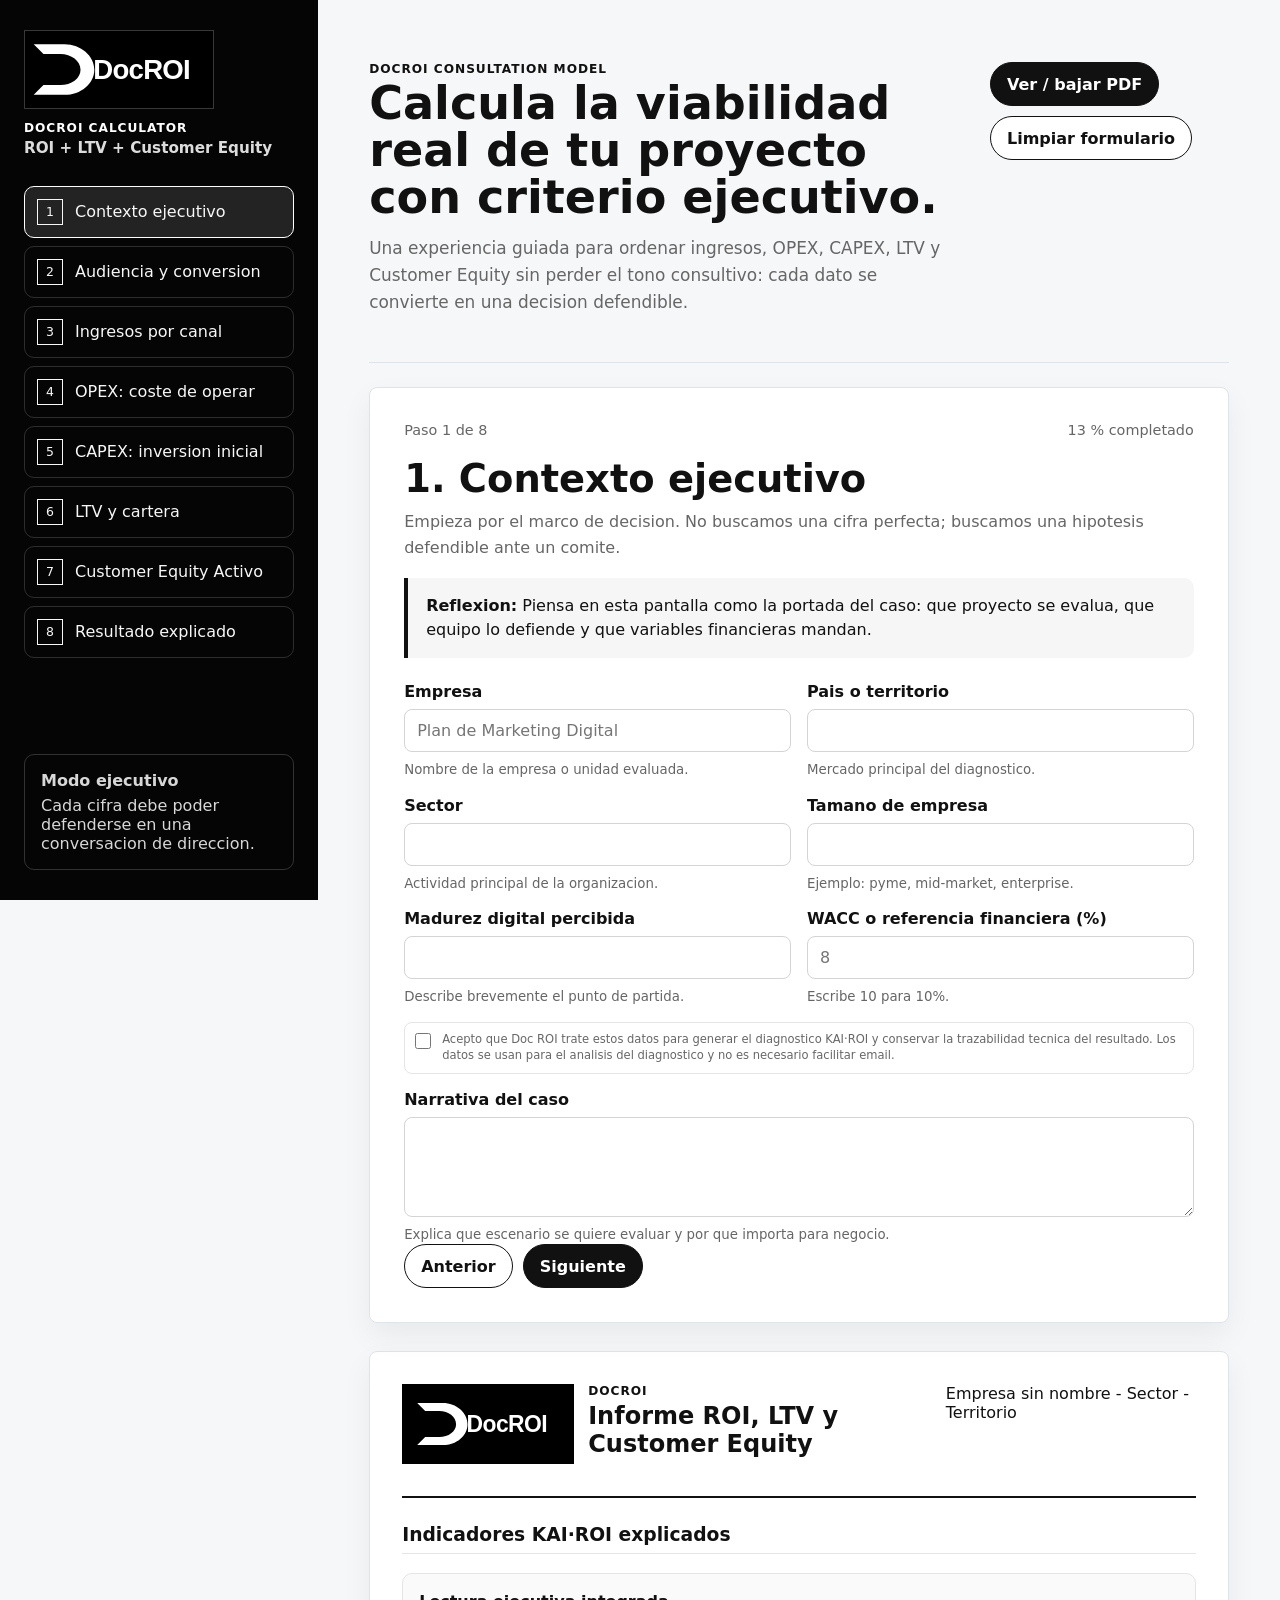
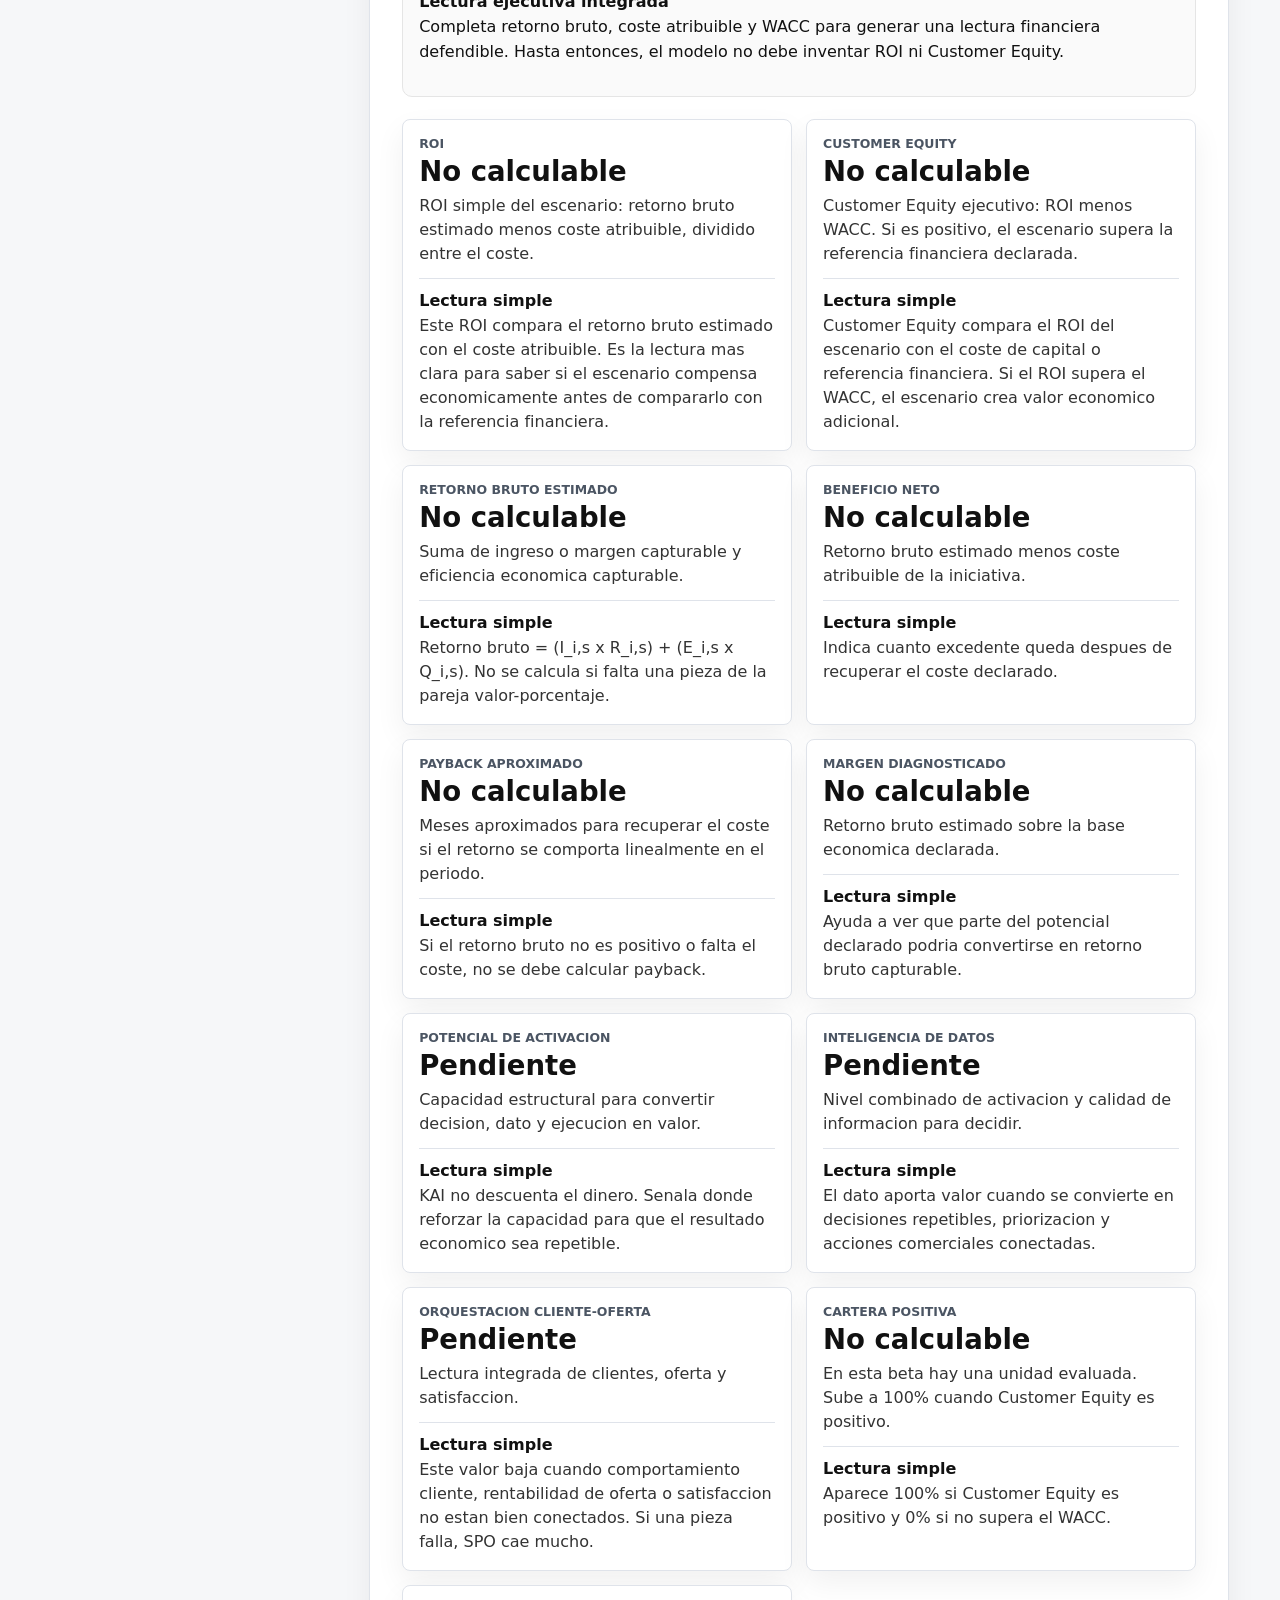
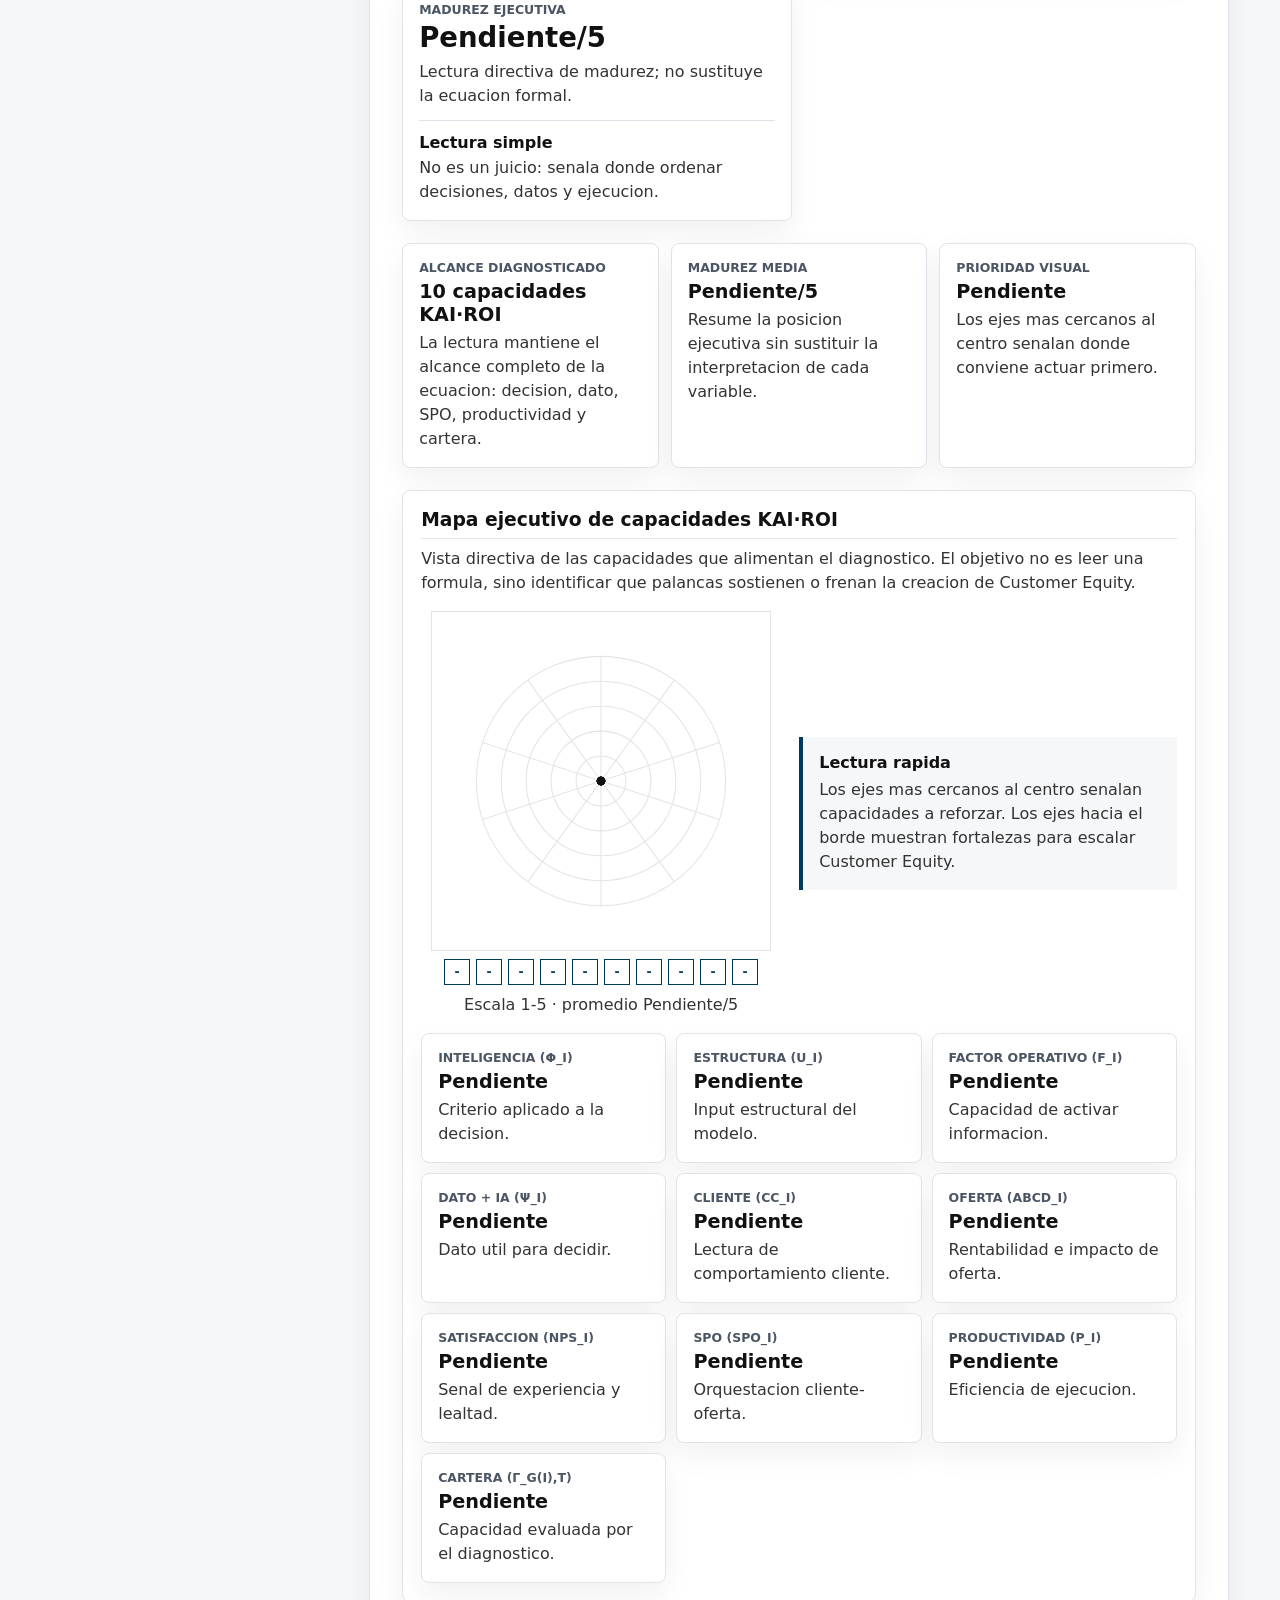
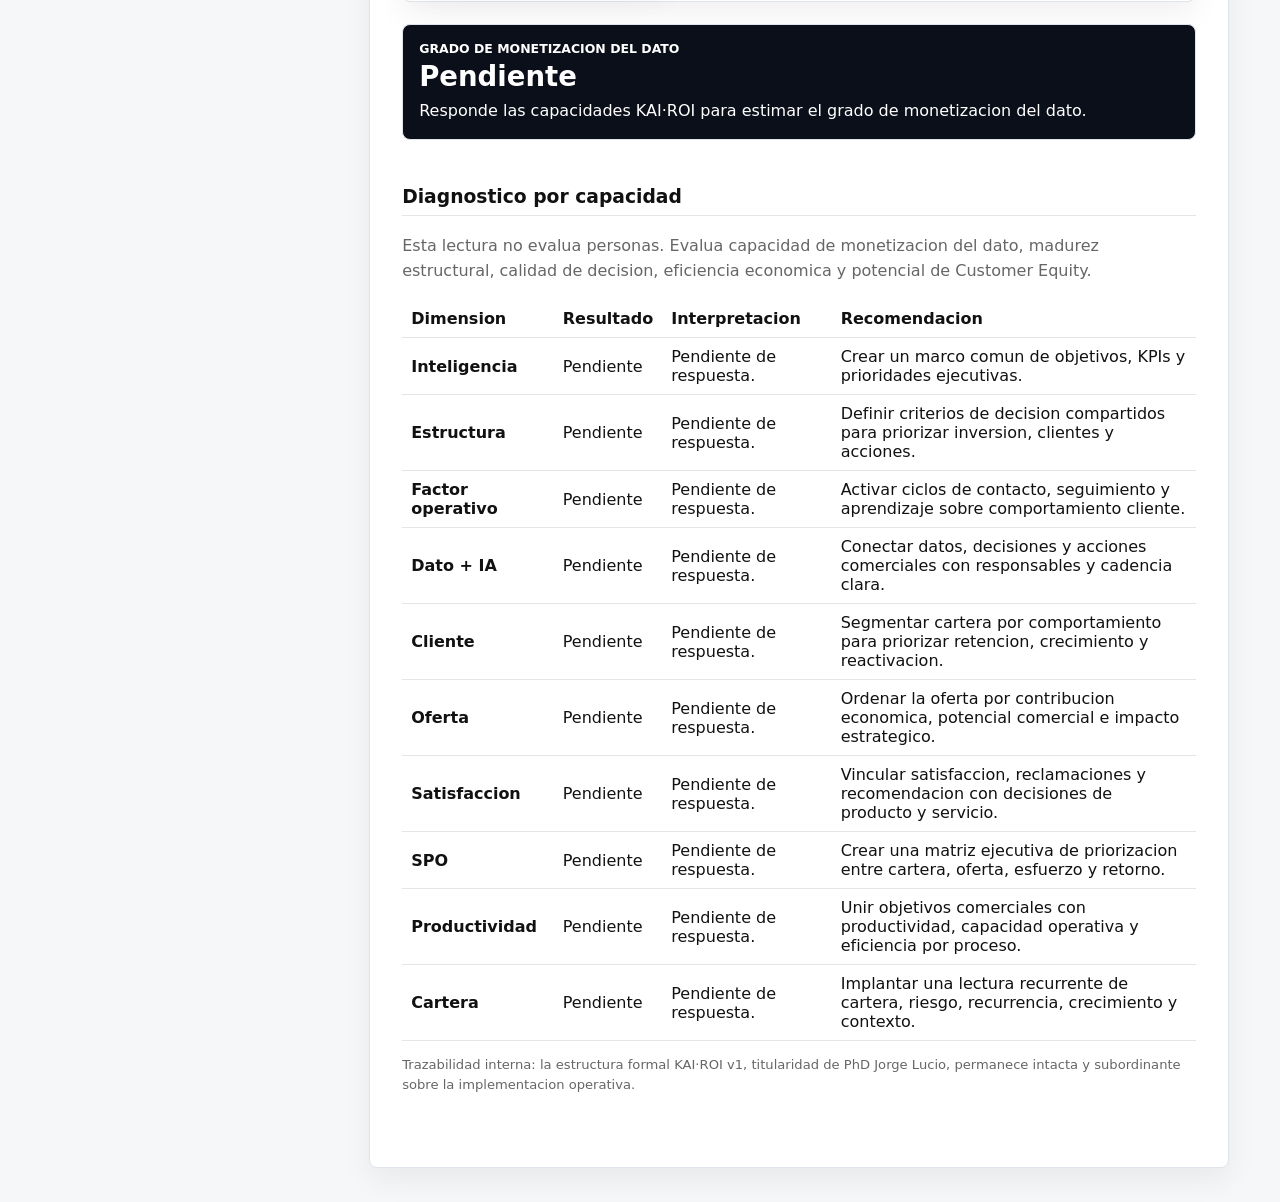
==== index.html @ 30d69619 "Bump root stability assets" ====
<!doctype html>
<html lang="es">
  <head>
    <meta charset="utf-8" />
    <meta name="viewport" content="width=device-width, initial-scale=1" />
    <title>DocROI | Calculadora guiada ROI + LTV + Customer Equity</title>
    <link rel="stylesheet" href="styles.css" />
    <link rel="stylesheet" href="fixes.css" />
    <link rel="stylesheet" href="kai-exec.css?v=20260615-3" />
  </head>
  <body>
    <div class="app-shell">
      <aside class="sidebar" aria-label="Navegacion del cuestionario">
        <div class="brand-lockup"><img class="docroi-logo" src="logo-docroi.svg" alt="DocROI" /><div><p class="eyebrow">DocROI Calculator</p><h1>ROI + LTV + Customer Equity</h1></div></div>
        <nav id="stepNav" class="step-nav"></nav>
        <div class="side-note"><strong>Modo ejecutivo</strong><span>Cada cifra debe poder defenderse en una conversacion de direccion.</span></div>
      </aside>
      <main>
        <header class="hero">
          <div><p class="eyebrow">DocROI Consultation Model</p><h2>Calcula la viabilidad real de tu proyecto con criterio ejecutivo.</h2><p>Una experiencia guiada para ordenar ingresos, OPEX, CAPEX, LTV y Customer Equity sin perder el tono consultivo: cada dato se convierte en una decision defendible.</p></div>
          <div class="hero-actions"><button id="printReport" class="primary-action" type="button">Ver / bajar PDF</button><button id="resetExample" class="ghost-action" type="button">Limpiar formulario</button></div>
        </header>
        <section class="workspace">
          <div class="question-panel"><div class="panel-topline"><span id="stepCounter"></span><span id="completionHint"></span></div><div id="stepContent"></div><div class="step-controls"><button id="prevStep" class="ghost-action" type="button">Anterior</button><button id="nextStep" class="primary-action" type="button">Siguiente</button></div></div>
          <aside class="live-panel" aria-label="Resumen vivo de resultados"><div class="panel-heading"><p class="eyebrow">Resultado vivo</p><h3 id="resultTitle">Viabilidad del proyecto</h3></div><div id="kpiStrip" class="kpi-strip"></div><div id="executiveRead" class="executive-read"></div><div class="mini-chart"><div class="chart-head"><span>Cash flow acumulado</span><strong>12 meses</strong></div><div id="barChart" class="bar-chart" aria-label="Grafico de flujo acumulado"></div></div></aside>
        </section>
        <section id="report" class="report-sheet" aria-label="Informe final"><div class="report-cover"><div class="brand-lockup compact"><img class="docroi-logo report-logo" src="logo-docroi.svg" alt="DocROI" /><div><p class="eyebrow">DocROI</p><h2>Informe ROI, LTV y Customer Equity</h2></div></div><p id="reportMeta"></p></div><div id="reportBody"></div></section>
      </main>
    </div>
    <script src="app.js"></script>
    <script src="fixes.js"></script>
    <script src="totals-fix.js?v=20260516-3"></script>
    <script src="kai-questionnaire.js?v=20260615-3"></script>
  </body>
</html>
---- styles.css ----
:root{--black:#050505;--ink:#111;--muted:#666;--soft:#f6f6f6;--panel:#fff;--line:#e5e5e5;--shadow:0 18px 50px rgba(0,0,0,.07)}*{box-sizing:border-box}body{margin:0;background:#fff;color:var(--ink);font-family:Inter,ui-sans-serif,system-ui,-apple-system,BlinkMacSystemFont,"Segoe UI",sans-serif}button,input,textarea{font:inherit}button{cursor:pointer}.app-shell{display:grid;grid-template-columns:318px minmax(0,1fr);min-height:100vh}.sidebar{position:sticky;top:0;height:100vh;padding:30px 24px;background:var(--black);color:#fff;display:flex;flex-direction:column;gap:28px}.brand-lockup{display:flex;align-items:center;gap:14px}.brand-lockup.compact{color:var(--ink)}.docroi-logo{width:150px;height:auto;display:block;background:#000}.report-logo{width:172px;padding:8px}.eyebrow{margin:0 0 4px;color:#111;font-size:.76rem;font-weight:900;letter-spacing:.08em;text-transform:uppercase}.sidebar .eyebrow{color:#fff}h1,h2,h3,p{margin-top:0}h1{margin-bottom:0;font-size:1.05rem;line-height:1.25}.step-nav{display:grid;gap:8px}.step-nav button{width:100%;border:1px solid rgba(255,255,255,.16);background:transparent;color:#f7f7f7;text-align:left;padding:12px;display:grid;grid-template-columns:28px 1fr;gap:10px;align-items:center;border-radius:10px}.step-nav button.active{border-color:#fff;background:rgba(255,255,255,.12)}.step-number{width:26px;height:26px;display:grid;place-items:center;border:1px solid currentColor;font-size:.78rem}.side-note{margin-top:auto;padding:16px;border:1px solid rgba(255,255,255,.18);display:grid;gap:6px;color:#d7d7d7;border-radius:10px}main{padding:34px clamp(18px,4vw,56px);background:linear-gradient(180deg,#fff 0%,#f8f8f8 55%,#fff 100%)}.hero{display:flex;justify-content:space-between;align-items:flex-start;gap:32px;padding:42px 0 30px;border-bottom:1px solid #111}.hero h2{max-width:940px;margin-bottom:14px;font-size:clamp(2.35rem,5.2vw,5.25rem);line-height:.94;letter-spacing:0}.hero p:not(.eyebrow){max-width:770px;color:var(--muted);font-size:1.06rem;line-height:1.58}.hero-actions,.step-controls{display:flex;gap:10px;flex-wrap:wrap}.primary-action,.ghost-action{min-height:44px;border:1px solid #111;border-radius:999px;padding:10px 16px;font-weight:900}.primary-action{background:#111;color:#fff}.ghost-action{background:#fff;color:#111}.workspace{display:grid;grid-template-columns:minmax(0,1fr)380px;gap:24px;margin-top:24px;align-items:start}.question-panel,.live-panel,.report-sheet{background:var(--panel);border:1px solid var(--line);box-shadow:var(--shadow);border-radius:14px}.question-panel{padding:clamp(18px,3vw,34px)}.panel-topline{display:flex;justify-content:space-between;gap:20px;color:var(--muted);font-size:.9rem;margin-bottom:18px}.step-title{margin-bottom:8px;font-size:clamp(1.8rem,3vw,2.65rem)}.step-intro{color:var(--muted);line-height:1.6;max-width:860px}.reflection{margin:18px 0 24px;padding:16px 18px;border-left:4px solid #111;background:var(--soft);line-height:1.5;border-radius:0 10px 10px 0}.field-grid{display:grid;grid-template-columns:repeat(2,minmax(0,1fr));gap:16px}.field{display:grid;gap:8px}.field.full{grid-column:1/-1}.field label{font-weight:900}.field small{color:var(--muted);line-height:1.45}input,textarea{width:100%;border:1px solid #d4d4d4;border-radius:8px;background:#fff;color:var(--ink);padding:11px 12px}input:focus,textarea:focus{outline:3px solid rgba(0,0,0,.12);border-color:#111}.editable-table{width:100%;border-collapse:collapse;margin-top:14px}.editable-table th,.editable-table td{border-bottom:1px solid var(--line);padding:9px;text-align:left;vertical-align:top}.editable-table th{background:#111;color:#fff;font-size:.86rem}.editable-table input{min-width:88px;padding:8px}.table-actions{margin-top:12px}.live-panel{position:sticky;top:24px;padding:22px}.panel-heading h3{margin-bottom:16px}.kpi-strip{display:grid;gap:10px}.kpi-card{border:1px solid var(--line);padding:14px;background:#fff;border-radius:10px}.kpi-card strong{display:block;margin-top:6px;font-size:1.45rem}.kpi-card span{color:var(--muted);font-size:.84rem}.executive-read{margin:18px 0;padding:14px;background:#111;color:#fff;border-radius:10px;line-height:1.5}.mini-chart{border-top:1px solid var(--line);padding-top:16px}.chart-head{display:flex;justify-content:space-between;margin-bottom:10px;font-size:.88rem}.bar-chart{display:grid;grid-template-columns:repeat(12,1fr);align-items:end;gap:5px;height:155px;border-left:1px solid var(--line);border-bottom:1px solid var(--line);padding:8px 4px 0}.bar{min-height:4px;background:#111}.bar.negative{background:#777}.formula-block,.plain-note{background:#fafafa;border:1px solid var(--line);padding:16px;line-height:1.55;border-radius:10px}.formula-block code{display:block;font-family:"SFMono-Regular",Consolas,monospace}.explainer-grid{display:grid;grid-template-columns:repeat(3,minmax(0,1fr));gap:12px;margin-top:16px}.explainer{border:1px solid var(--line);padding:14px;background:#fff;border-radius:10px}.report-sheet{margin-top:28px;padding:32px}.report-cover{display:flex;justify-content:space-between;align-items:flex-start;gap:20px;border-bottom:2px solid var(--ink);padding-bottom:18px;margin-bottom:24px}.report-section{margin:26px 0}.report-section h3{border-bottom:1px solid var(--line);padding-bottom:8px}.result-table{width:100%;border-collapse:collapse}.result-table th,.result-table td{border-bottom:1px solid var(--line);padding:9px;text-align:left}.status-good,.status-watch,.status-risk{color:#111}@media(max-width:1080px){.app-shell{grid-template-columns:1fr}.sidebar,.live-panel{position:static;height:auto}.workspace{grid-template-columns:1fr}}@media(max-width:760px){main,.sidebar{padding:18px}.hero,.report-cover{display:grid}.field-grid,.explainer-grid{grid-template-columns:1fr}.question-panel{padding:18px}.editable-table{display:block;overflow-x:auto}.docroi-logo{width:132px}.hero h2{font-size:clamp(2.1rem,12vw,3.35rem)}}@media print{body{background:#fff}.sidebar,.hero,.workspace{display:none!important}.app-shell{display:block}main{padding:0}.report-sheet{display:block;margin:0;padding:18mm;border:0;box-shadow:none}.report-section{break-inside:avoid}}
---- fixes.css ----
.consent-field {
  border: 1px solid var(--line);
  border-radius: 8px;
  background: #fff;
  padding: 9px 10px;
}

.consent-field label {
  display: grid;
  grid-template-columns: 18px minmax(0, 1fr);
  gap: 9px;
  align-items: start;
  color: #676767;
  font-size: 0.72rem;
  font-weight: 400;
  line-height: 1.38;
}

.consent-field input[type="checkbox"] {
  width: 16px;
  height: 16px;
  margin: 1px 0 0;
  padding: 0;
  justify-self: start;
  accent-color: #111;
}

.consent-field small {
  display: none;
}

.workspace {
  grid-template-columns: minmax(0, 1fr);
}

.live-panel {
  display: none;
}

.audience-months {
  display: grid;
  grid-template-columns: repeat(4, minmax(0, 1fr));
  gap: 12px;
  margin-top: 16px;
}

.month-field {
  display: grid;
  gap: 7px;
  padding: 12px;
  border: 1px solid var(--line);
  border-radius: 8px;
  background: #fff;
}

.month-field label {
  color: #111;
  font-size: 0.82rem;
  font-weight: 800;
}

.month-field h3 {
  margin: 0;
  padding-bottom: 6px;
  border-bottom: 1px solid var(--line);
  font-size: 1rem;
}

.month-field input {
  min-width: 0;
}

.month-field small {
  color: var(--muted);
  line-height: 1.35;
}

@media (max-width: 900px) {
  .audience-months {
    grid-template-columns: repeat(2, minmax(0, 1fr));
  }
}

@media (max-width: 560px) {
  .audience-months {
    grid-template-columns: 1fr;
  }
}

.brand-lockup {
  align-items: flex-start;
}

.sidebar .docroi-logo {
  width: 190px;
  max-width: 100%;
  border: 1px solid rgba(255, 255, 255, 0.22);
}

.sidebar .brand-lockup {
  display: grid;
  gap: 12px;
}

.sidebar .brand-lockup h1 {
  font-size: 0.95rem;
  font-weight: 700;
  color: #dcdcdc;
}

.kai-intro {
  display: flex;
  justify-content: space-between;
  gap: 18px;
  align-items: flex-start;
  margin-bottom: 16px;
  padding: 18px;
  border: 1px solid var(--line);
  border-radius: 8px;
  background: #fff;
}

.kai-intro h3 {
  margin-bottom: 8px;
  font-size: 1.25rem;
}

.kai-intro p:not(.eyebrow) {
  margin-bottom: 0;
  color: var(--muted);
  line-height: 1.5;
}

.kai-intro a {
  flex: 0 0 auto;
  border: 1px solid #111;
  border-radius: 999px;
  padding: 10px 14px;
  color: #111;
  text-decoration: none;
  font-size: 0.9rem;
  font-weight: 800;
}

.compact-formula {
  margin-bottom: 16px;
  font-size: 0.86rem;
}

.kai-fields {
  display: grid;
  grid-template-columns: repeat(2, minmax(0, 1fr));
  gap: 14px;
}

.kai-field {
  display: grid;
  gap: 10px;
  padding: 16px;
  border: 1px solid var(--line);
  border-radius: 8px;
  background: #fff;
}

.kai-field h3 {
  margin: 4px 0 6px;
  font-size: 1.02rem;
}

.kai-field p {
  margin: 0;
  color: #333;
  line-height: 1.48;
}

.kai-field small {
  color: var(--muted);
  line-height: 1.45;
}

.kai-code {
  display: inline-flex;
  width: fit-content;
  border: 1px solid #111;
  padding: 3px 7px;
  color: #111;
  font-family: "SFMono-Regular", Consolas, monospace;
  font-size: 0.78rem;
  font-weight: 800;
}

.kai-summary {
  margin-top: 16px;
}

.kai-report {
  margin-top: 24px;
}

.kai-report p {
  color: var(--muted);
  line-height: 1.55;
}

@media (max-width: 780px) {
  .kai-intro {
    display: grid;
  }

  .kai-intro a {
    width: fit-content;
  }

  .kai-fields {
    grid-template-columns: 1fr;
  }
}
---- kai-exec.css ----
:root {
  --docroi-black: #0b0f19;
  --docroi-blue: #003b5c;
  --docroi-accent: #1d8cff;
  --docroi-bg: #f6f7f9;
  --docroi-line: #dfe3ea;
  --docroi-muted: #6b7280;
}

body {
  background: var(--docroi-bg);
}

main {
  background: var(--docroi-bg) !important;
}

.hero {
  padding-top: 28px;
  border-bottom-color: var(--docroi-line);
}

.hero h2 {
  font-size: clamp(2rem, 3.6vw, 3.75rem) !important;
  line-height: 1.02 !important;
}

.question-panel,
.live-panel,
.report-sheet,
.exec-question,
.kai-metric-card,
.kai-mini-grid article,
.kai-axis-card,
.kai-radar-section,
.kai-economics {
  border-radius: 8px !important;
  border-color: var(--docroi-line) !important;
  box-shadow: 0 12px 30px rgba(11, 15, 25, 0.06) !important;
}

.executive-kai-intro .eyebrow {
  color: var(--docroi-blue);
}

.executive-note {
  margin-bottom: 16px;
}

.exec-question-list {
  display: grid;
  gap: 14px;
}

.exec-question {
  display: grid;
  gap: 12px;
  padding: 18px;
  background: #fff;
}

.exec-question-head {
  display: grid;
  grid-template-columns: 36px minmax(0, 1fr);
  gap: 12px;
  align-items: start;
}

.exec-question-head > span {
  display: grid;
  place-items: center;
  width: 32px;
  height: 32px;
  border: 1px solid var(--docroi-blue);
  color: var(--docroi-blue);
  font-size: 0.78rem;
  font-weight: 800;
}

.exec-question h3 {
  margin: 0 0 5px;
  font-size: 1.08rem;
}

.exec-question p {
  margin: 0;
  color: #202020;
  line-height: 1.45;
}

.rating-row {
  display: grid;
  grid-template-columns: repeat(5, minmax(0, 1fr));
  gap: 8px;
}

.rating-row button {
  min-height: 64px;
  border: 1px solid #d8d8d8;
  border-radius: 8px;
  background: #fff;
  color: #111;
  display: grid;
  place-items: center;
  gap: 2px;
  padding: 8px 6px;
}

.rating-row button strong {
  font-size: 1.05rem;
}

.rating-row button span {
  color: var(--docroi-muted);
  font-size: 0.72rem;
  text-align: center;
}

.rating-row button.selected {
  background: var(--docroi-blue);
  color: #fff;
  border-color: var(--docroi-blue);
}

.rating-row button.selected span {
  color: #fff;
}

.kai-economics {
  display: grid;
  gap: 16px;
  margin-top: 18px;
  padding: 20px;
  background: #fff;
}

.kai-economics h3 {
  margin-bottom: 6px;
}

.kai-economics p {
  margin: 0;
  color: #333;
  line-height: 1.5;
}

.kai-result-suite {
  display: grid;
  gap: 22px;
}

.kai-metric-grid {
  display: grid;
  grid-template-columns: repeat(2, minmax(0, 1fr));
  gap: 14px;
}

.kai-metric-card,
.kai-mini-grid article,
.kai-axis-card,
.kai-data-grade {
  border: 1px solid var(--docroi-line);
  border-radius: 8px;
  background: #fff;
  padding: 16px;
}

.kai-metric-card > span,
.kai-mini-grid span,
.kai-axis-card span,
.kai-data-grade span {
  display: block;
  color: #4b5563;
  font-size: 0.78rem;
  font-weight: 800;
  text-transform: uppercase;
}

.kai-metric-card > strong,
.kai-data-grade strong {
  display: block;
  margin: 6px 0 8px;
  font-size: clamp(1.55rem, 2.15vw, 2.25rem);
  line-height: 1.05;
  letter-spacing: 0;
}

.kai-metric-card p,
.kai-mini-grid p,
.kai-axis-card p,
.kai-data-grade p,
.kai-radar-section p {
  margin: 0;
  color: #333;
  line-height: 1.5;
}

.kai-metric-card div {
  margin-top: 12px;
  padding-top: 12px;
  border-top: 1px solid var(--docroi-line);
}

.kai-metric-card b {
  display: block;
  margin-bottom: 4px;
}

.kai-mini-grid {
  display: grid;
  grid-template-columns: repeat(3, minmax(0, 1fr));
  gap: 12px;
}

.kai-mini-grid strong,
.kai-axis-card strong {
  display: block;
  margin: 5px 0;
  font-size: 1.2rem;
}

.kai-radar-section {
  border: 1px solid var(--docroi-line);
  background: #fff;
  padding: 18px;
}

.kai-radar-section h3 {
  margin-bottom: 8px;
}

.kai-radar-layout {
  display: grid;
  grid-template-columns: minmax(260px, 360px) minmax(0, 1fr);
  gap: 18px;
  align-items: center;
  margin-top: 16px;
}

.kai-radar-figure {
  display: grid;
  justify-items: center;
  gap: 8px;
}

.kai-radar-figure svg {
  width: min(100%, 340px);
  height: auto;
  border: 1px solid var(--docroi-line);
  background: #fff;
}

.kai-radar-numbers {
  display: flex;
  flex-wrap: wrap;
  justify-content: center;
  gap: 6px;
}

.kai-radar-numbers span {
  min-width: 26px;
  height: 26px;
  display: grid;
  place-items: center;
  border: 1px solid var(--docroi-blue);
  background: #fff;
  color: var(--docroi-blue);
  font-weight: 900;
  font-size: 0.78rem;
}

.kai-radar-read {
  padding: 16px;
  border-left: 4px solid var(--docroi-blue);
  background: #f6f7f9;
}

.kai-radar-read strong {
  display: block;
  margin-bottom: 6px;
}

.kai-axis-grid {
  display: grid;
  grid-template-columns: repeat(3, minmax(0, 1fr));
  gap: 10px;
  margin-top: 16px;
}

.kai-data-grade {
  background: var(--docroi-black);
  color: #fff;
}

.kai-data-grade span,
.kai-data-grade p {
  color: #fff;
}

.trace-note {
  margin-top: 14px;
  font-size: 0.82rem;
}

@media (max-width: 900px) {
  .kai-axis-grid {
    grid-template-columns: repeat(2, minmax(0, 1fr));
  }
}

@media (max-width: 780px) {
  .rating-row,
  .kai-metric-grid,
  .kai-mini-grid,
  .kai-radar-layout,
  .kai-axis-grid {
    grid-template-columns: 1fr;
  }
}
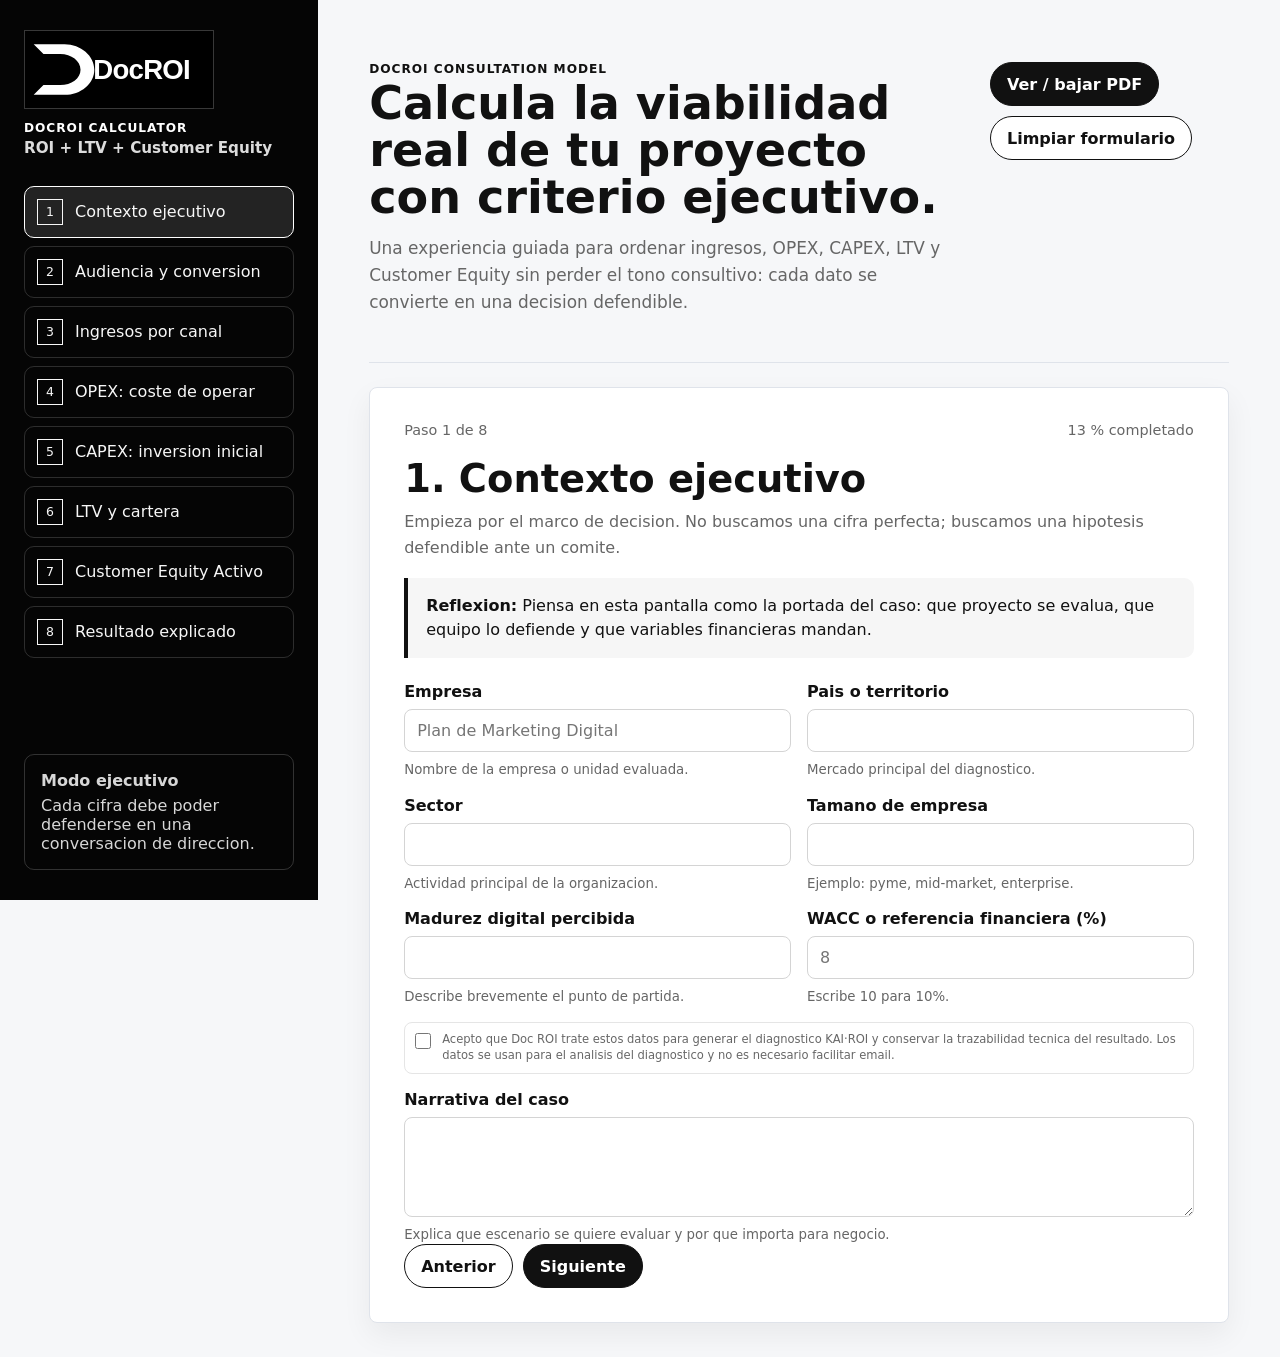
==== commit 100f4bd9: "Connect formative guide panel on root" ====
--- a/index.html
+++ b/index.html
@@ -7,6 +7,7 @@
     <link rel="stylesheet" href="styles.css" />
     <link rel="stylesheet" href="fixes.css" />
     <link rel="stylesheet" href="kai-exec.css?v=20260615-3" />
+    <link rel="stylesheet" href="training-panel.css?v=20260615-4" />
   </head>
   <body>
     <div class="app-shell">
@@ -31,5 +32,6 @@
     <script src="fixes.js"></script>
     <script src="totals-fix.js?v=20260516-3"></script>
     <script src="kai-questionnaire.js?v=20260615-3"></script>
+    <script src="training-panel.js?v=20260615-4"></script>
   </body>
 </html>
--- a/training-panel.css
+++ b/training-panel.css
@@ -0,0 +1,52 @@
+.learning-card {
+  border: 1px solid var(--docroi-line, #dfe3ea);
+  border-radius: 8px;
+  background: #fff;
+  padding: 14px;
+}
+
+.learning-card span {
+  display: block;
+  margin-bottom: 6px;
+  color: var(--docroi-blue, #003b5c);
+  font-size: 0.78rem;
+  font-weight: 850;
+  text-transform: uppercase;
+}
+
+.learning-card p {
+  margin: 0;
+  color: #1f2937;
+  line-height: 1.45;
+}
+
+.learning-read {
+  background: var(--docroi-black, #0b0f19) !important;
+  color: #fff !important;
+}
+
+.learning-read p,
+.learning-read small {
+  color: #fff;
+}
+
+.learning-read small {
+  display: block;
+  margin-top: 10px;
+  opacity: 0.82;
+  line-height: 1.45;
+}
+
+.live-panel .panel-heading .eyebrow::after {
+  content: " formativo";
+}
+
+#report[style*="display: none"] {
+  margin: 0;
+}
+
+@media print {
+  #report {
+    display: block !important;
+  }
+}
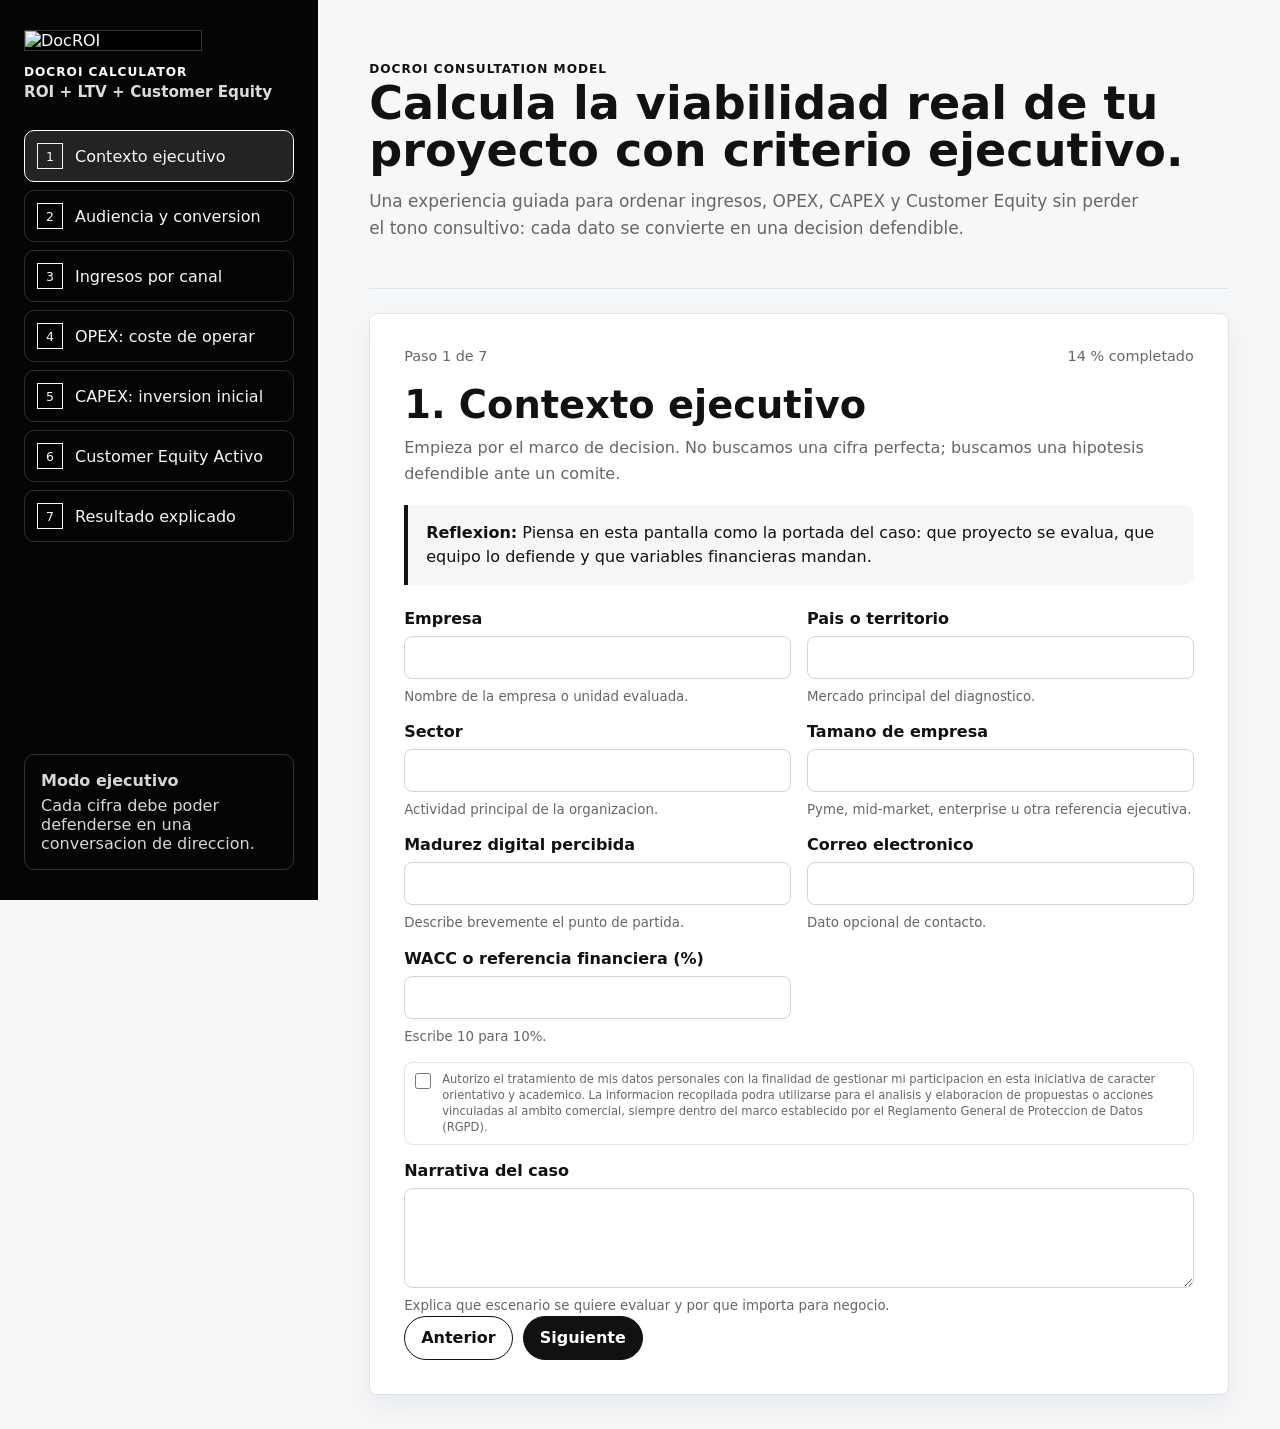
==== commit efe2ab2f: "Load final DocROI polish assets on root page" ====
--- a/index.html
+++ b/index.html
@@ -8,24 +8,26 @@
     <link rel="stylesheet" href="fixes.css" />
     <link rel="stylesheet" href="kai-exec.css?v=20260615-3" />
     <link rel="stylesheet" href="training-panel.css?v=20260615-4" />
+    <link rel="stylesheet" href="ux-final-fix.css?v=20260615-5" />
+    <link rel="stylesheet" href="financial-engine.css?v=20260615-6" />
+    <link rel="stylesheet" href="docroi-final-polish.css?v=20260615-7" />
   </head>
   <body>
     <div class="app-shell">
       <aside class="sidebar" aria-label="Navegacion del cuestionario">
-        <div class="brand-lockup"><img class="docroi-logo" src="logo-docroi.svg" alt="DocROI" /><div><p class="eyebrow">DocROI Calculator</p><h1>ROI + LTV + Customer Equity</h1></div></div>
+        <div class="brand-lockup"><img class="docroi-logo" src="https://docroi.marketing/wp-content/uploads/2026/05/Logo_Negro_DoC_ROI.jpg" alt="DocROI" /><div><p class="eyebrow">DocROI Calculator</p><h1>ROI + LTV + Customer Equity</h1></div></div>
         <nav id="stepNav" class="step-nav"></nav>
         <div class="side-note"><strong>Modo ejecutivo</strong><span>Cada cifra debe poder defenderse en una conversacion de direccion.</span></div>
       </aside>
       <main>
         <header class="hero">
-          <div><p class="eyebrow">DocROI Consultation Model</p><h2>Calcula la viabilidad real de tu proyecto con criterio ejecutivo.</h2><p>Una experiencia guiada para ordenar ingresos, OPEX, CAPEX, LTV y Customer Equity sin perder el tono consultivo: cada dato se convierte en una decision defendible.</p></div>
-          <div class="hero-actions"><button id="printReport" class="primary-action" type="button">Ver / bajar PDF</button><button id="resetExample" class="ghost-action" type="button">Limpiar formulario</button></div>
+          <div><p class="eyebrow">DocROI Consultation Model</p><h2>Calcula la viabilidad real de tu proyecto con criterio ejecutivo.</h2><p>Una experiencia guiada para ordenar ingresos, OPEX, CAPEX y Customer Equity sin perder el tono consultivo: cada dato se convierte en una decision defendible.</p></div>
         </header>
         <section class="workspace">
           <div class="question-panel"><div class="panel-topline"><span id="stepCounter"></span><span id="completionHint"></span></div><div id="stepContent"></div><div class="step-controls"><button id="prevStep" class="ghost-action" type="button">Anterior</button><button id="nextStep" class="primary-action" type="button">Siguiente</button></div></div>
           <aside class="live-panel" aria-label="Resumen vivo de resultados"><div class="panel-heading"><p class="eyebrow">Resultado vivo</p><h3 id="resultTitle">Viabilidad del proyecto</h3></div><div id="kpiStrip" class="kpi-strip"></div><div id="executiveRead" class="executive-read"></div><div class="mini-chart"><div class="chart-head"><span>Cash flow acumulado</span><strong>12 meses</strong></div><div id="barChart" class="bar-chart" aria-label="Grafico de flujo acumulado"></div></div></aside>
         </section>
-        <section id="report" class="report-sheet" aria-label="Informe final"><div class="report-cover"><div class="brand-lockup compact"><img class="docroi-logo report-logo" src="logo-docroi.svg" alt="DocROI" /><div><p class="eyebrow">DocROI</p><h2>Informe ROI, LTV y Customer Equity</h2></div></div><p id="reportMeta"></p></div><div id="reportBody"></div></section>
+        <section id="report" class="report-sheet" aria-label="Informe final"><div class="report-cover"><div class="brand-lockup compact"><img class="docroi-logo report-logo" src="https://docroi.marketing/wp-content/uploads/2026/05/Logo_Negro_DoC_ROI.jpg" alt="DocROI" /><div><p class="eyebrow">DocROI</p><h2>Informe ROI, LTV y Customer Equity</h2></div></div><p id="reportMeta"></p></div><div id="reportBody"></div></section>
       </main>
     </div>
     <script src="app.js"></script>
@@ -33,5 +35,8 @@
     <script src="totals-fix.js?v=20260516-3"></script>
     <script src="kai-questionnaire.js?v=20260615-3"></script>
     <script src="training-panel.js?v=20260615-4"></script>
+    <script src="ux-final-fix.js?v=20260615-5"></script>
+    <script src="financial-engine.js?v=20260615-6"></script>
+    <script src="docroi-final-polish.js?v=20260615-7"></script>
   </body>
 </html>
--- a/ux-final-fix.css
+++ b/ux-final-fix.css
@@ -0,0 +1,47 @@
+.exec-question-clean .exec-question-head {
+  grid-template-columns: 1fr !important;
+}
+
+.exec-question-clean .exec-question-head > div {
+  min-width: 0;
+}
+
+.explainer {
+  display: grid;
+  gap: 6px;
+  align-content: start;
+  min-width: 0;
+}
+
+.explainer span {
+  display: block;
+  color: var(--docroi-muted, #6b7280);
+  font-size: 0.82rem;
+  font-weight: 800;
+  line-height: 1.25;
+}
+
+.explainer strong {
+  display: block;
+  font-size: clamp(1.35rem, 2.4vw, 1.9rem);
+  line-height: 1.08;
+  word-break: break-word;
+}
+
+.kai-economics .field-grid {
+  align-items: start;
+}
+
+.kai-economics .field label {
+  line-height: 1.25;
+}
+
+.kai-economics .field small {
+  min-height: 2.7em;
+}
+
+@media (max-width: 760px) {
+  .explainer strong {
+    font-size: 1.55rem;
+  }
+}
--- a/financial-engine.css
+++ b/financial-engine.css
@@ -0,0 +1,109 @@
+.financial-suite {
+  display: grid;
+  gap: 18px;
+}
+
+.financial-grid {
+  display: grid;
+  grid-template-columns: repeat(2, minmax(0, 1fr));
+  gap: 14px;
+}
+
+.financial-card {
+  display: grid;
+  gap: 8px;
+  padding: 16px;
+  border: 1px solid var(--docroi-line, #dfe3ea);
+  border-radius: 8px;
+  background: #fff;
+}
+
+.financial-card span {
+  color: var(--docroi-blue, #003b5c);
+  font-size: 0.78rem;
+  font-weight: 850;
+  text-transform: uppercase;
+}
+
+.financial-card strong {
+  font-size: clamp(1.45rem, 2.4vw, 2.2rem);
+  line-height: 1.05;
+  word-break: break-word;
+}
+
+.financial-card p {
+  margin: 0;
+  color: #374151;
+  line-height: 1.45;
+}
+
+.financial-chart {
+  display: grid;
+  gap: 14px;
+  padding: 18px;
+  border: 1px solid var(--docroi-line, #dfe3ea);
+  border-radius: 8px;
+  background: #fff;
+}
+
+.financial-chart h3 {
+  margin-bottom: 4px;
+}
+
+.financial-chart p {
+  margin: 0;
+  color: #4b5563;
+}
+
+.financial-bars {
+  display: grid;
+  grid-template-columns: repeat(12, 1fr);
+  gap: 7px;
+  align-items: end;
+  min-height: 170px;
+  padding: 12px 8px 0;
+  border-left: 1px solid var(--docroi-line, #dfe3ea);
+  border-bottom: 1px solid var(--docroi-line, #dfe3ea);
+}
+
+.financial-bars span {
+  display: block;
+  min-height: 8px;
+  border-radius: 4px 4px 0 0;
+  background: var(--docroi-blue, #003b5c);
+}
+
+.financial-bars span.negative {
+  background: #8a8f98;
+}
+
+.financial-suite ul {
+  margin: 10px 0 0;
+  padding-left: 18px;
+  color: #1f2937;
+  line-height: 1.55;
+}
+
+@media (max-width: 780px) {
+  .financial-grid {
+    grid-template-columns: 1fr;
+  }
+
+  .financial-bars {
+    gap: 4px;
+  }
+}
+
+@media print {
+  .financial-grid {
+    grid-template-columns: repeat(2, minmax(0, 1fr));
+  }
+
+  .financial-card,
+  .financial-chart,
+  .plain-note,
+  .kai-radar-section,
+  .kai-report {
+    break-inside: avoid;
+  }
+}
--- a/docroi-final-polish.css
+++ b/docroi-final-polish.css
@@ -0,0 +1,272 @@
+.hero-actions {
+  display: none !important;
+}
+
+.sidebar {
+  overflow-y: auto;
+  scrollbar-width: none;
+  -ms-overflow-style: none;
+}
+
+.sidebar::-webkit-scrollbar {
+  width: 0;
+  height: 0;
+}
+
+.sidebar .docroi-logo {
+  width: 178px;
+  max-width: 100%;
+  padding: 0;
+  background: #000;
+}
+
+.sidebar .brand-lockup {
+  display: grid;
+  gap: 14px;
+}
+
+input::placeholder,
+textarea::placeholder {
+  color: transparent !important;
+}
+
+input,
+textarea,
+select {
+  box-shadow: none !important;
+  background-image: none !important;
+}
+
+select {
+  width: 100%;
+  border: 1px solid #d4d4d4;
+  border-radius: 8px;
+  background: #fff;
+  color: var(--ink);
+  padding: 11px 12px;
+}
+
+.calc-table-wrap {
+  width: 100%;
+  overflow-x: auto;
+  margin-top: 16px;
+}
+
+.calc-table {
+  width: 100%;
+  min-width: 980px;
+  border-collapse: collapse;
+}
+
+.calc-table th,
+.calc-table td {
+  border-bottom: 1px solid var(--line);
+  padding: 10px;
+  vertical-align: top;
+  text-align: left;
+}
+
+.calc-table th {
+  background: #111;
+  color: #fff;
+  font-size: .82rem;
+  text-transform: uppercase;
+}
+
+.calc-table input,
+.calc-table select {
+  min-width: 120px;
+  padding: 9px 10px;
+}
+
+.calc-table input[type="checkbox"] {
+  width: 18px;
+  min-width: 18px;
+  height: 18px;
+  accent-color: #111;
+}
+
+.calc-total {
+  white-space: nowrap;
+  font-weight: 900;
+  color: #111;
+}
+
+.docroi-print-action {
+  display: inline-flex;
+  align-items: center;
+  justify-content: center;
+  min-height: 44px;
+  border: 1px solid #111;
+  border-radius: 999px;
+  padding: 10px 18px;
+  background: #111;
+  color: #fff;
+  font-weight: 900;
+  cursor: pointer;
+}
+
+.report-print-top,
+.report-print-bottom {
+  display: flex;
+  justify-content: flex-end;
+  margin: 18px 0;
+}
+
+.report-cover.docroi-black-cover,
+.docroi-report-footer {
+  background: #000;
+  color: #fff;
+  border: 0;
+  padding: 28px;
+  margin: 0 0 24px;
+  border-radius: 0;
+}
+
+.report-cover.docroi-black-cover .brand-lockup,
+.report-cover.docroi-black-cover .brand-lockup.compact {
+  color: #fff;
+}
+
+.report-cover.docroi-black-cover .eyebrow,
+.report-cover.docroi-black-cover h2,
+.report-cover.docroi-black-cover p,
+.docroi-report-footer p,
+.docroi-report-footer a {
+  color: #fff !important;
+}
+
+.report-cover.docroi-black-cover .report-logo,
+.docroi-report-footer img {
+  width: 190px;
+  max-width: 100%;
+  background: #000;
+  padding: 0;
+}
+
+.docroi-report-footer {
+  margin-top: 34px;
+  text-align: center;
+}
+
+.docroi-diip {
+  background: #003b5c;
+  color: #fff;
+  padding: 44px 24px;
+  margin-top: 32px;
+}
+
+.docroi-diip-inner {
+  max-width: 980px;
+  margin: 0 auto;
+}
+
+.docroi-diip-head {
+  text-align: center;
+  max-width: 760px;
+  margin: 0 auto 28px;
+}
+
+.docroi-diip-head span {
+  display: block;
+  color: #d8ecf8;
+  font-size: 12px;
+  font-weight: 900;
+  letter-spacing: .06em;
+  margin-bottom: 10px;
+  text-transform: uppercase;
+}
+
+.docroi-diip-head h2 {
+  color: #fff;
+  font-size: clamp(2rem, 4vw, 2.7rem);
+  line-height: 1.12;
+  margin-bottom: 14px;
+}
+
+.docroi-diip-head p {
+  color: #eaf6fb;
+  line-height: 1.7;
+}
+
+.docroi-diip-list {
+  display: grid;
+  gap: 10px;
+}
+
+.docroi-diip-item {
+  background: #fff;
+  color: #0b0f19;
+  border-radius: 16px;
+  padding: 16px 20px;
+  display: grid;
+  grid-template-columns: 58px 1fr;
+  gap: 16px;
+  align-items: center;
+}
+
+.docroi-diip-letter {
+  width: 48px;
+  height: 48px;
+  display: grid;
+  place-items: center;
+  border-radius: 12px;
+  background: #0b0f19;
+  color: #fff;
+  font-size: 1.7rem;
+  font-weight: 900;
+}
+
+.docroi-diip-item strong {
+  display: block;
+  margin-bottom: 4px;
+  font-size: 1.1rem;
+}
+
+.docroi-diip-item p {
+  margin: 0;
+  color: #5b6472;
+  line-height: 1.5;
+}
+
+@media (max-width: 760px) {
+  .calc-table {
+    min-width: 820px;
+  }
+
+  .report-print-top,
+  .report-print-bottom {
+    justify-content: stretch;
+  }
+
+  .docroi-print-action {
+    width: 100%;
+  }
+}
+
+@media print {
+  .docroi-print-action,
+  .report-print-top,
+  .report-print-bottom,
+  .step-controls,
+  .hero-actions {
+    display: none !important;
+  }
+
+  .report-cover.docroi-black-cover,
+  .docroi-report-footer,
+  .docroi-diip {
+    -webkit-print-color-adjust: exact;
+    print-color-adjust: exact;
+  }
+
+  .report-sheet {
+    padding: 0 !important;
+  }
+
+  .report-section,
+  .docroi-diip,
+  .docroi-report-footer {
+    break-inside: avoid;
+  }
+}
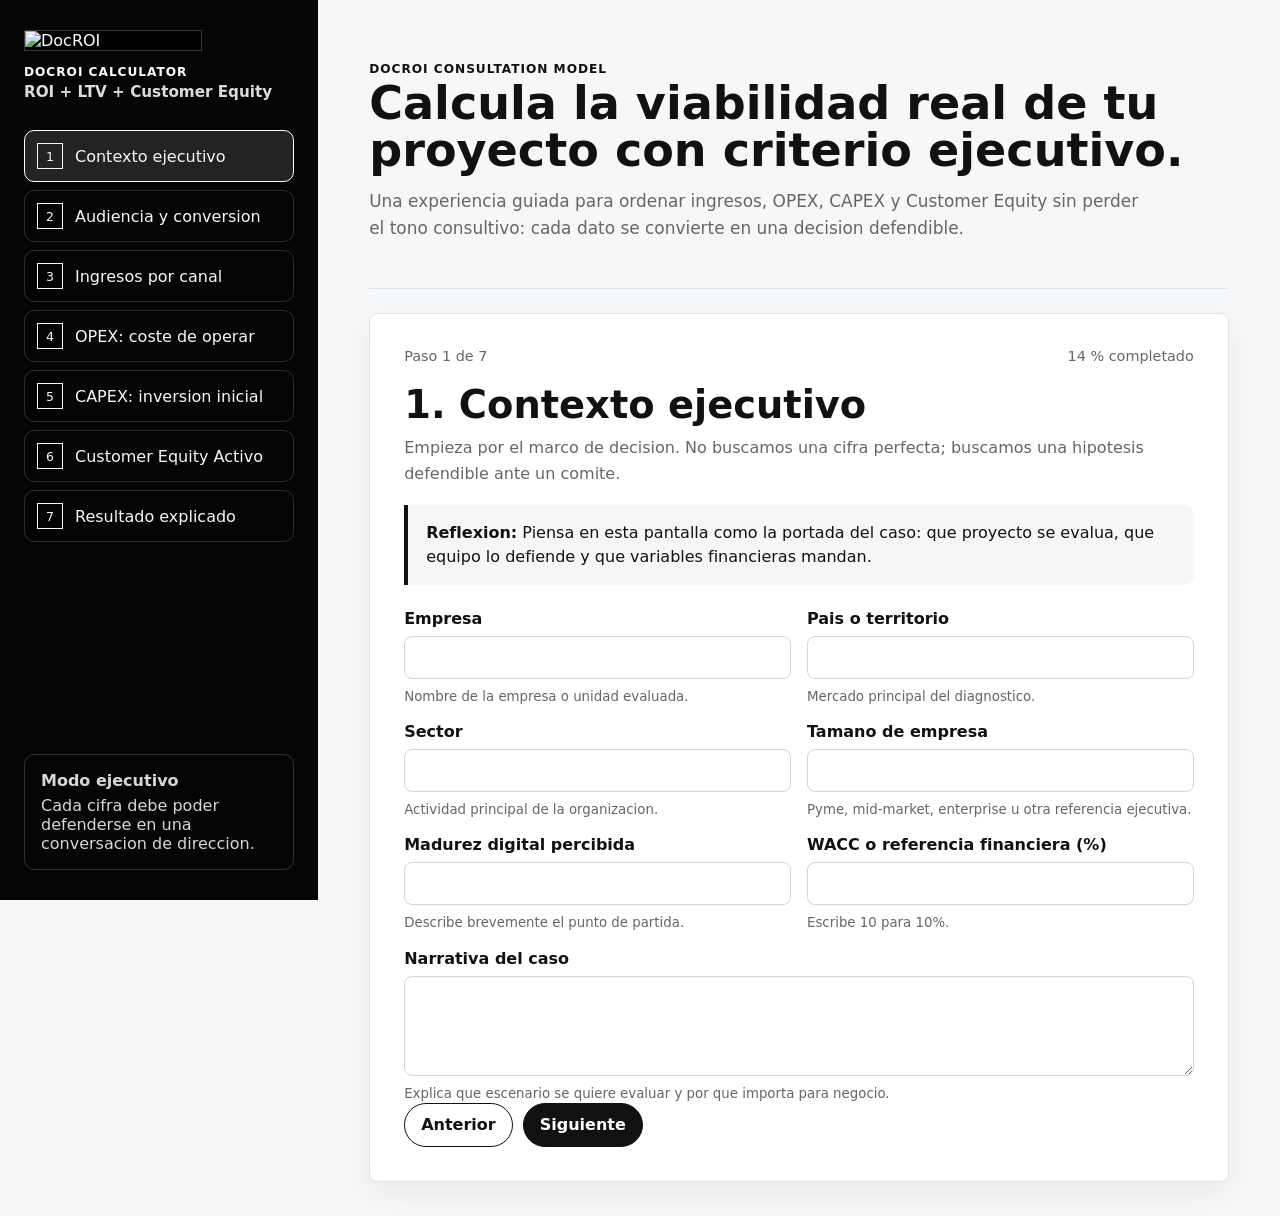
==== commit 34c89fd1: "Load no-email context override on root page" ====
--- a/index.html
+++ b/index.html
@@ -22,6 +22,7 @@
       <main>
         <header class="hero">
           <div><p class="eyebrow">DocROI Consultation Model</p><h2>Calcula la viabilidad real de tu proyecto con criterio ejecutivo.</h2><p>Una experiencia guiada para ordenar ingresos, OPEX, CAPEX y Customer Equity sin perder el tono consultivo: cada dato se convierte en una decision defendible.</p></div>
+          <div class="hero-actions" aria-hidden="true"><button id="printReport" class="primary-action" type="button" tabindex="-1">Ver / bajar PDF</button><button id="resetExample" class="ghost-action" type="button" tabindex="-1">Limpiar formulario</button></div>
         </header>
         <section class="workspace">
           <div class="question-panel"><div class="panel-topline"><span id="stepCounter"></span><span id="completionHint"></span></div><div id="stepContent"></div><div class="step-controls"><button id="prevStep" class="ghost-action" type="button">Anterior</button><button id="nextStep" class="primary-action" type="button">Siguiente</button></div></div>
@@ -38,5 +39,6 @@
     <script src="ux-final-fix.js?v=20260615-5"></script>
     <script src="financial-engine.js?v=20260615-6"></script>
     <script src="docroi-final-polish.js?v=20260615-7"></script>
+    <script src="docroi-no-email.js?v=20260616-1"></script>
   </body>
 </html>
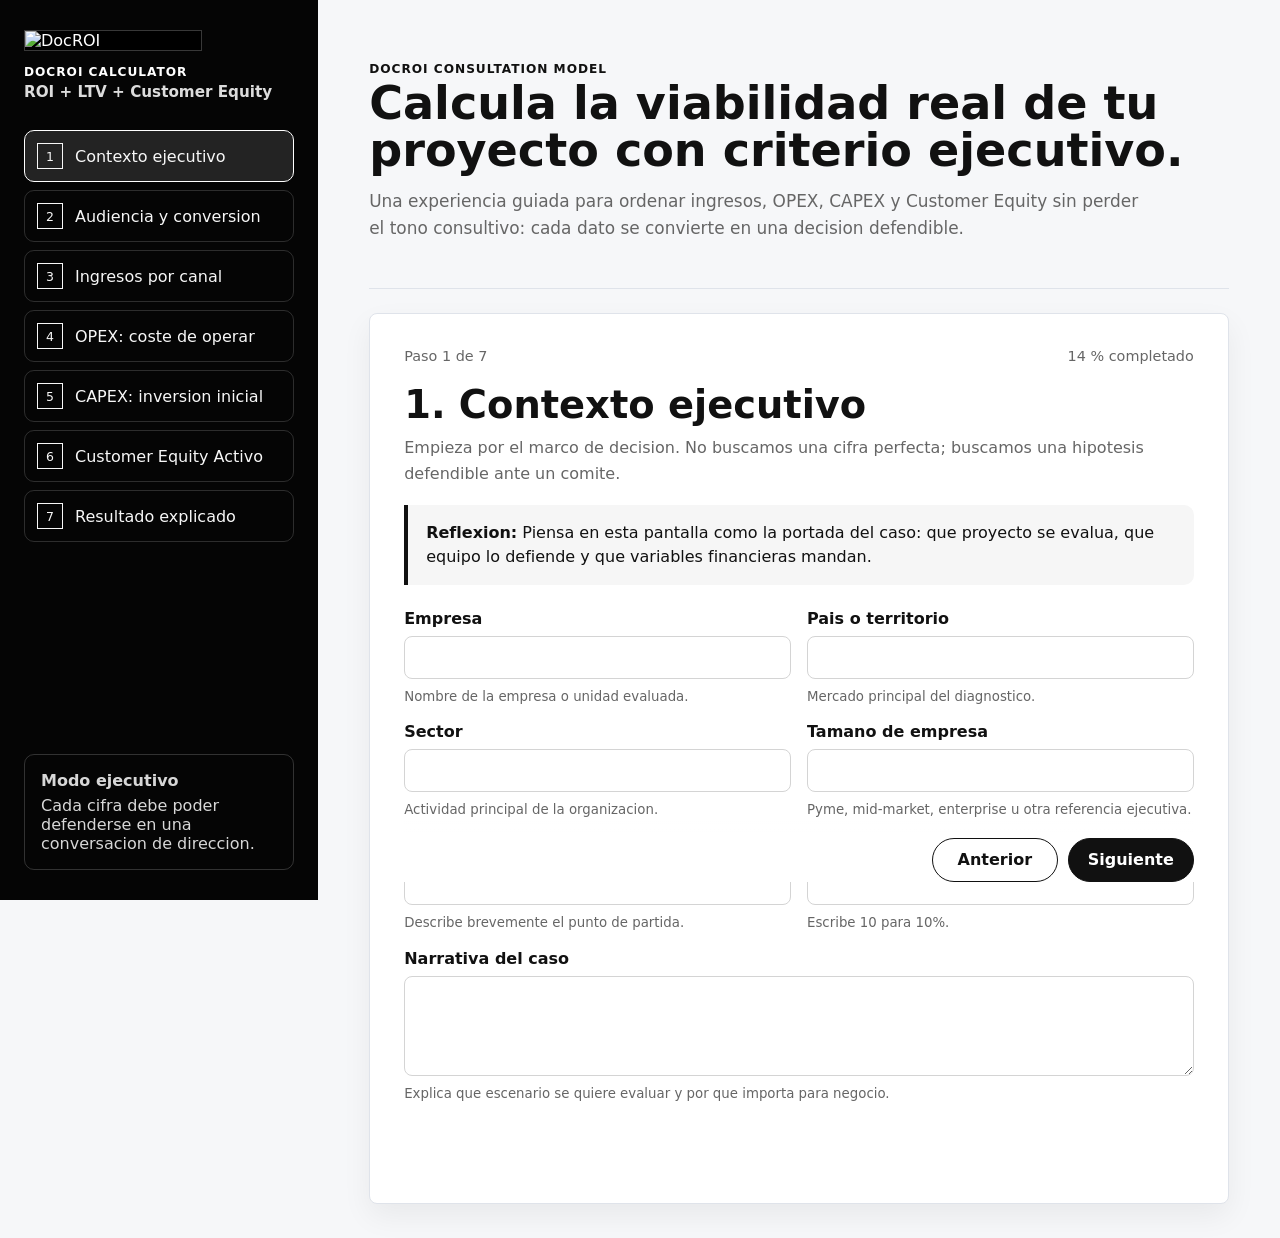
==== commit c874d996: "Bump final polish asset versions on root page" ====
--- a/index.html
+++ b/index.html
@@ -10,7 +10,7 @@
     <link rel="stylesheet" href="training-panel.css?v=20260615-4" />
     <link rel="stylesheet" href="ux-final-fix.css?v=20260615-5" />
     <link rel="stylesheet" href="financial-engine.css?v=20260615-6" />
-    <link rel="stylesheet" href="docroi-final-polish.css?v=20260615-7" />
+    <link rel="stylesheet" href="docroi-final-polish.css?v=20260616-2" />
   </head>
   <body>
     <div class="app-shell">
@@ -39,6 +39,6 @@
     <script src="ux-final-fix.js?v=20260615-5"></script>
     <script src="financial-engine.js?v=20260615-6"></script>
     <script src="docroi-final-polish.js?v=20260615-7"></script>
-    <script src="docroi-no-email.js?v=20260616-1"></script>
+    <script src="docroi-no-email.js?v=20260616-2"></script>
   </body>
 </html>
--- a/docroi-final-polish.css
+++ b/docroi-final-polish.css
@@ -23,6 +23,32 @@
 .sidebar .brand-lockup {
   display: grid;
   gap: 14px;
+}
+
+.question-panel {
+  display: flex;
+  min-height: calc(100vh - 148px);
+  flex-direction: column;
+}
+
+#stepContent {
+  flex: 1;
+}
+
+.step-controls {
+  justify-content: flex-end;
+  align-items: center;
+  margin-top: auto;
+  padding-top: 22px;
+  position: sticky;
+  bottom: 18px;
+  z-index: 20;
+  background: linear-gradient(180deg, rgba(255,255,255,0), #fff 30%);
+}
+
+.step-controls .ghost-action,
+.step-controls .primary-action {
+  min-width: 126px;
 }
 
 input::placeholder,
@@ -90,6 +116,60 @@
   white-space: nowrap;
   font-weight: 900;
   color: #111;
+}
+
+.audience-model {
+  display: grid;
+  gap: 18px;
+}
+
+.audience-estimator {
+  align-items: end;
+}
+
+.audience-apply {
+  align-self: stretch;
+  justify-content: end;
+}
+
+.audience-apply .primary-action {
+  width: 100%;
+  min-height: 48px;
+}
+
+.audience-summary {
+  margin-top: 4px;
+}
+
+.friendly-audience-months {
+  display: grid;
+  grid-template-columns: repeat(3, minmax(0, 1fr));
+  gap: 12px;
+}
+
+.audience-card {
+  display: grid;
+  gap: 8px;
+  padding: 14px;
+  border: 1px solid var(--line);
+  border-radius: 10px;
+  background: #fff;
+}
+
+.audience-card h3 {
+  margin: 0 0 4px;
+  font-size: 1rem;
+}
+
+.audience-card label {
+  color: #444;
+  font-size: .84rem;
+  font-weight: 850;
+}
+
+.audience-card input {
+  min-height: 40px;
+  padding: 8px 10px;
 }
 
 .docroi-print-action {
@@ -229,9 +309,34 @@
   line-height: 1.5;
 }
 
+@media (max-width: 1080px) {
+  .question-panel {
+    min-height: auto;
+  }
+
+  .step-controls {
+    position: static;
+    background: transparent;
+  }
+}
+
 @media (max-width: 760px) {
   .calc-table {
     min-width: 820px;
+  }
+
+  .friendly-audience-months {
+    grid-template-columns: 1fr;
+  }
+
+  .step-controls {
+    justify-content: stretch;
+  }
+
+  .step-controls .ghost-action,
+  .step-controls .primary-action {
+    flex: 1;
+    min-width: 0;
   }
 
   .report-print-top,
